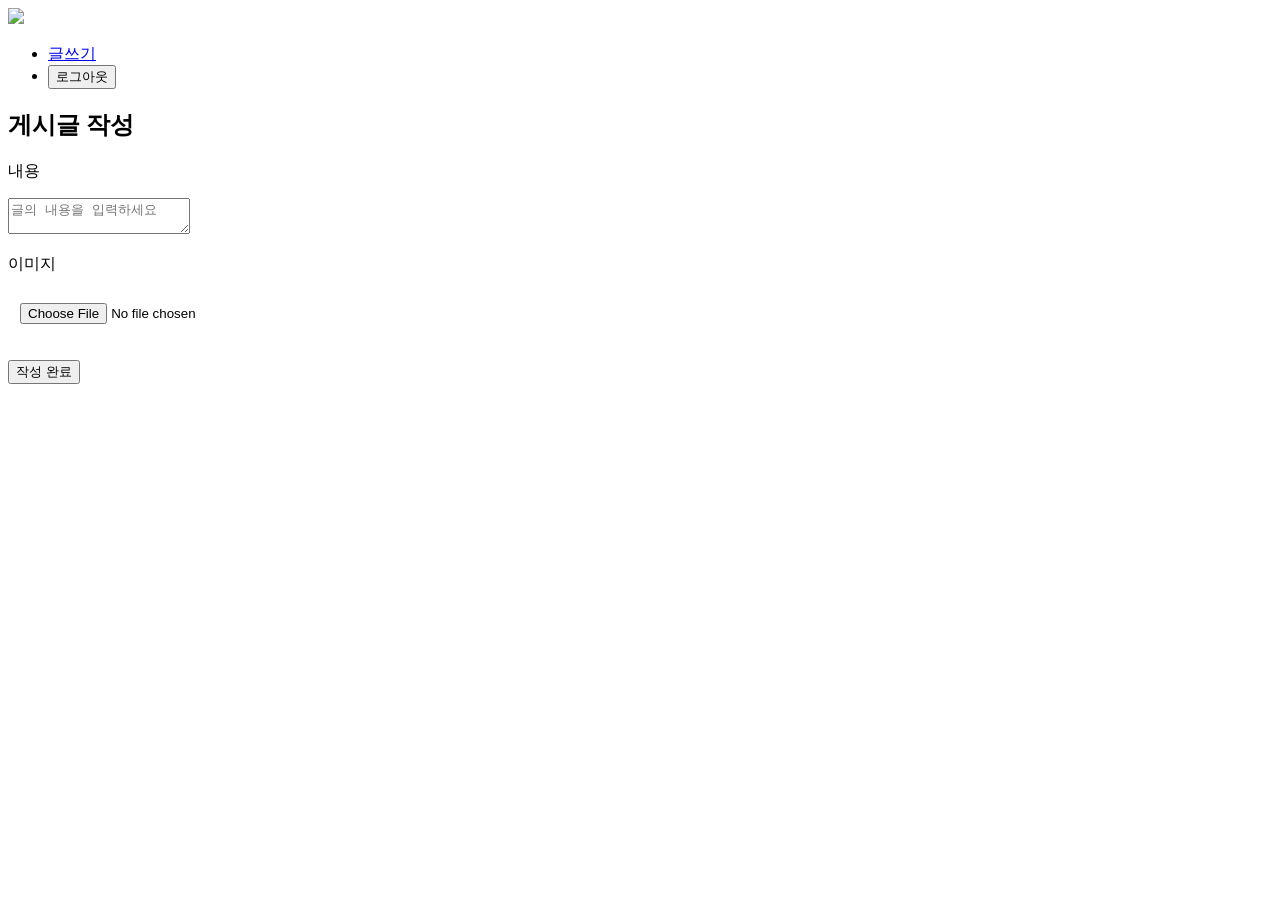
==== src/main/resources/static/article/index.html @ d5cf5bb7 "feat: implement image upload form" ====
<!DOCTYPE html>
<html>
  <head>
    <meta charset="UTF-8" />
    <meta name="viewport" content="width=device-width, initial-scale=1.0" />
    <link href="../reset.css" rel="stylesheet" />
    <link href="../global.css" rel="stylesheet" />
  </head>
  <body>
    <div class="container">
      <header class="header">
        <a href="/main"><img src="../img/signiture.svg" /></a>
        <ul class="header__menu">
          <li class="header__menu__item">
            <a class="btn btn_contained btn_size_s" href="/article">글쓰기</a>
          </li>
          <li class="header__menu__item">
            <button id="logout-btn" class="btn btn_ghost btn_size_s">
              로그아웃
            </button>
          </li>
        </ul>
      </header>
      <div class="page">
        <h2 class="page-title">게시글 작성</h2>
        <form class="form" action="/article" method="POST" enctype="multipart/form-data">
          <div class="textfield textfield_size_m">
            <p class="title_textfield">내용</p>
            <textarea
              class="input_textfield"
              name="content"
              placeholder="글의 내용을 입력하세요"
            ></textarea>
          </div>
          <div class="textfield textfield_size_m" style="margin-top: 16px">
            <p class="title_textfield">이미지</p>
            <input
              type="file"
              name="image"
              accept="image/*"
              class="input_textfield"
              style="padding: 12px; cursor: pointer;"
            />
          </div>
          <button
            class="btn btn_contained btn_size_m"
            style="margin-top: 24px"
            type="submit"
          >
            작성 완료
          </button>
        </form>
      </div>
    </div>
  </body>
</html>
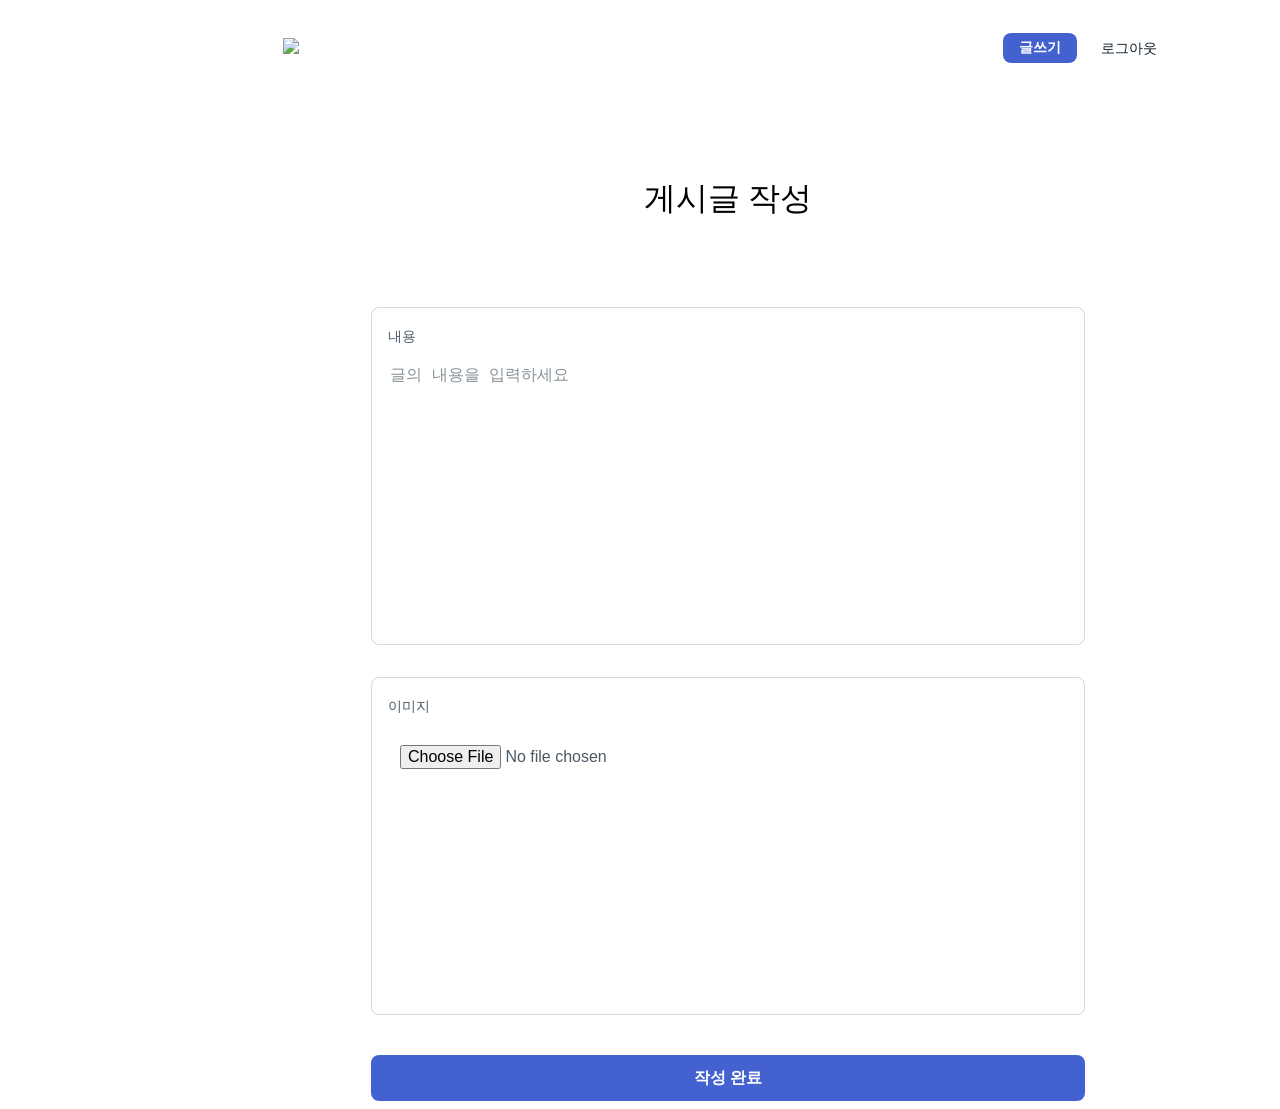
==== commit 34c8431d: "feat: check whether the article includes image" ====
--- a/src/main/resources/static/article/index.html
+++ b/src/main/resources/static/article/index.html
@@ -23,7 +23,7 @@
       </header>
       <div class="page">
         <h2 class="page-title">게시글 작성</h2>
-        <form class="form" action="/article" method="POST" enctype="multipart/form-data">
+        <form class="form" action="/article" method="POST" enctype="multipart/form-data" onsubmit="return checkImage()">
           <div class="textfield textfield_size_m">
             <p class="title_textfield">내용</p>
             <textarea
@@ -52,5 +52,15 @@
         </form>
       </div>
     </div>
+    <script>
+      function checkImage() {
+        const imageInput = document.querySelector('input[name="image"]');
+        if (!imageInput.files || imageInput.files.length === 0) {
+          alert('이미지를 첨부해주세요.');
+          return false;
+        }
+        return true;
+      }
+    </script>
   </body>
 </html>
--- a/src/main/resources/static/global.css
+++ b/src/main/resources/static/global.css
@@ -0,0 +1,215 @@
+.container {
+  min-width: 1440px;
+  max-width: 100vw;
+  display: flex;
+  flex-direction: column;
+  align-items: center;
+}
+
+.header {
+  display: flex;
+  justify-content: space-between;
+  align-items: center;
+  width: 890px;
+  height: 80px;
+}
+
+.header__menu {
+  display: flex;
+  justify-content: space-between;
+  gap: 8px;
+}
+
+.header__menu__item {
+  display: flex;
+  justify-content: center;
+  align-items: center;
+}
+
+.page {
+  display: flex;
+  flex-direction: column;
+}
+
+.page-title {
+  font-weight: 500;
+  font-size: 32px;
+  line-height: 38.19px;
+  padding: 64px 0;
+  text-align: center;
+}
+
+.btn {
+  border: none;
+  border-radius: 8px;
+  text-decoration: none;
+  cursor: pointer;
+  text-align: center;
+}
+
+.btn.hidden {
+  display: none;
+}
+
+.disabled {
+  pointer-events: none;
+  opacity: 0.3;
+}
+
+.btn_ghost {
+  font-weight: 500;
+  font-size: 14px;
+  line-height: 14px;
+  background: transparent;
+  color: #14212b;
+}
+
+.btn_contained {
+  font-weight: 700;
+  font-size: 14px;
+  line-height: 14px;
+  background: #4362d0;
+  color: #ffffff;
+}
+
+.btn_size_s {
+  padding: 8px 16px;
+  font-size: 14px;
+  line-height: 14px;
+}
+
+.btn_size_m {
+  padding: 16px;
+  font-size: 16px;
+  line-height: 14px;
+}
+
+.form {
+  display: flex;
+  flex-direction: column;
+  gap: 16px;
+}
+
+.input_margin {
+  margin-top: 40px;
+}
+
+.textfield {
+  display: flex;
+  flex-direction: column;
+  border-radius: 8px;
+  border: 1px solid #d2dae0;
+}
+
+.textfield_size_s {
+  gap: 4px;
+  padding: 8px 16px;
+  width: 320px;
+}
+
+.textfield_size_m {
+  gap: 4px;
+  padding: 8px 16px;
+  width: 680px;
+  height: 320px;
+}
+
+.title_textfield {
+  height: 14px;
+  font-weight: 500;
+  font-size: 14px;
+  line-height: 14px;
+  color: #4b5966;
+}
+
+.input_textfield {
+  height: 100%;
+  font-weight: 400;
+  font-size: 16px;
+  line-height: 25.6px;
+  border-width: 0;
+  outline: none;
+  color: #4b5966;
+  resize: none;
+}
+
+.input_textfield::placeholder {
+  color: #879298;
+}
+
+.textfield__btn {
+  margin-top: 32px;
+  padding: 16px;
+  border: none;
+  border-radius: 8px;
+  text-decoration: none;
+  font-weight: 700;
+  font-size: 14px;
+  line-height: 14px;
+  background: #4362d0;
+  color: #ffffff;
+  cursor: hover;
+}
+
+.profile_image {
+  width: 200px;
+  height: 200px;
+  border-radius: 9999px;
+  background: #d9d9d9;
+  overflow: hidden;
+}
+
+.profile {
+  width: 100%;
+  height: 100%;
+  object-fit: cover;
+}
+
+.profile_container {
+  align-self: stretch; 
+  height: 254px; 
+  flex-direction: column; 
+  justify-content: flex-start; 
+  align-items: center; 
+  gap: 8px; 
+  display: flex;
+}
+
+.btn_container {
+  text-align: center;
+  font-size: 14px;
+  color: #4B5966;
+  font-weight: 500;
+  line-height: 14px;
+  word-wrap: break-word;
+}
+
+.btn_profile {
+  padding: 16px; 
+  justify-content: flex-end; 
+  align-items: center; 
+  gap: 10px; 
+  display: flex;
+}
+
+.profile_frame {
+  align-self: stretch; 
+  justify-content: center; 
+  align-items: center; 
+  display: inline-flex;
+}
+.profile_box {
+  align-self: stretch; 
+  height: 254px; 
+  flex-direction: column; 
+  justify-content: flex-start; 
+  align-items: center; 
+  gap: 8px; 
+  display: flex;
+}
+
+.btn_bar {
+  width: 1px; 
+  height: 16px; 
+  background: #D9D9D9;
+}
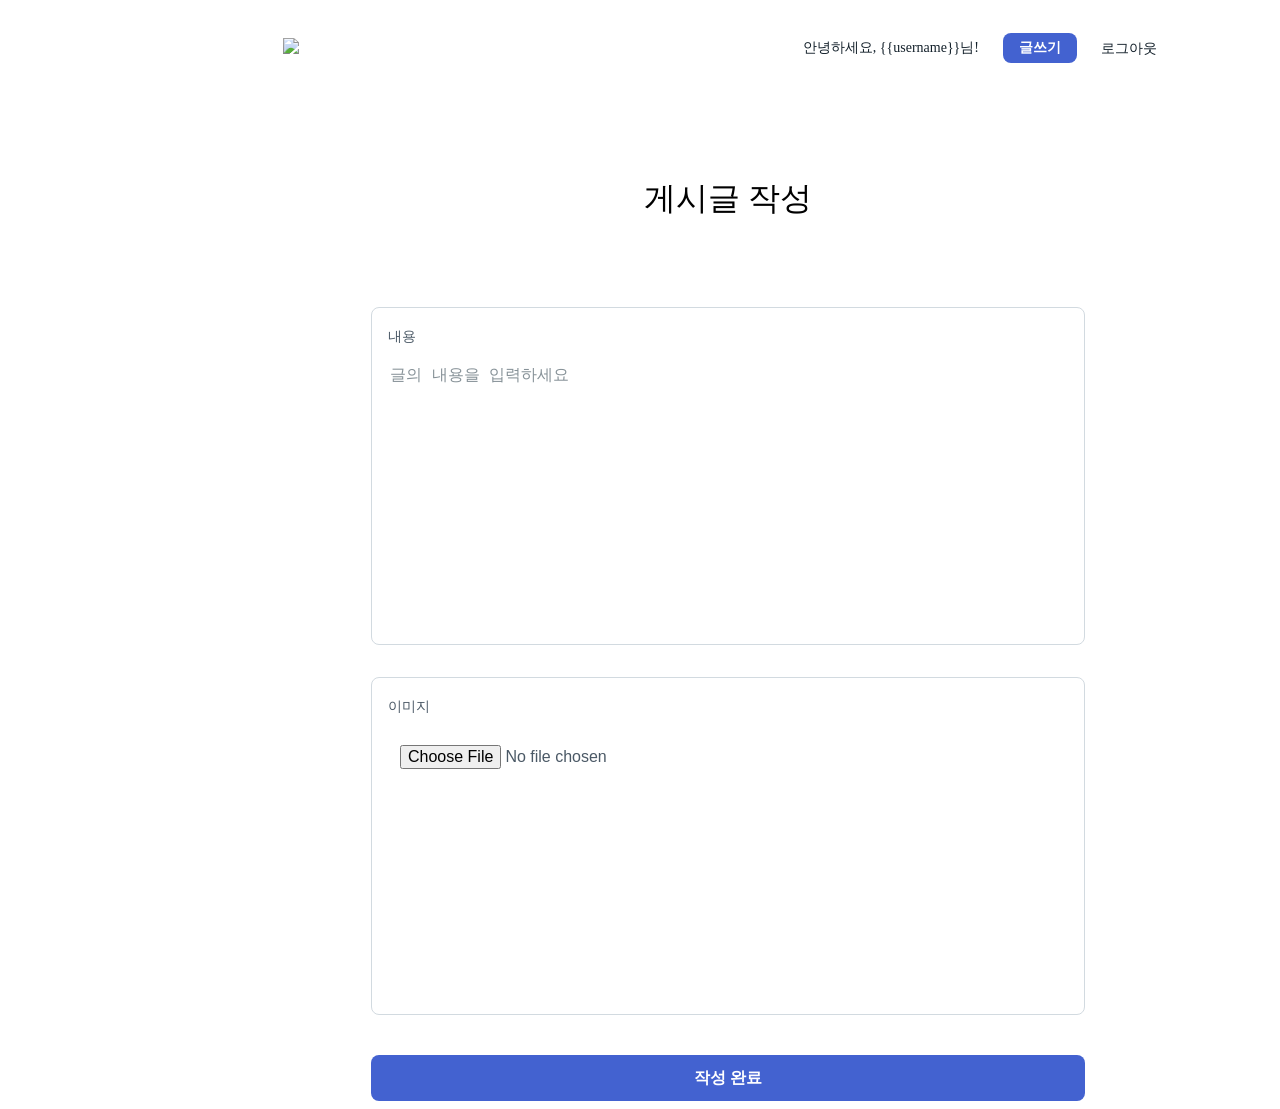
==== commit 6363e62e: "feat: show greeting line in every page" ====
--- a/src/main/resources/static/article/index.html
+++ b/src/main/resources/static/article/index.html
@@ -12,12 +12,17 @@
         <a href="/main"><img src="../img/signiture.svg" /></a>
         <ul class="header__menu">
           <li class="header__menu__item">
+            <a href="/mypage" class="btn btn_ghost btn_size_s">안녕하세요, {{username}}님!</a>
+          </li>
+          <li class="header__menu__item">
             <a class="btn btn_contained btn_size_s" href="/article">글쓰기</a>
           </li>
           <li class="header__menu__item">
-            <button id="logout-btn" class="btn btn_ghost btn_size_s">
+            <form action="/logout" method="post">
+            <button id="logout-btn" class="btn btn_ghost btn_size_s" type="submit">
               로그아웃
             </button>
+            </form>
           </li>
         </ul>
       </header>
